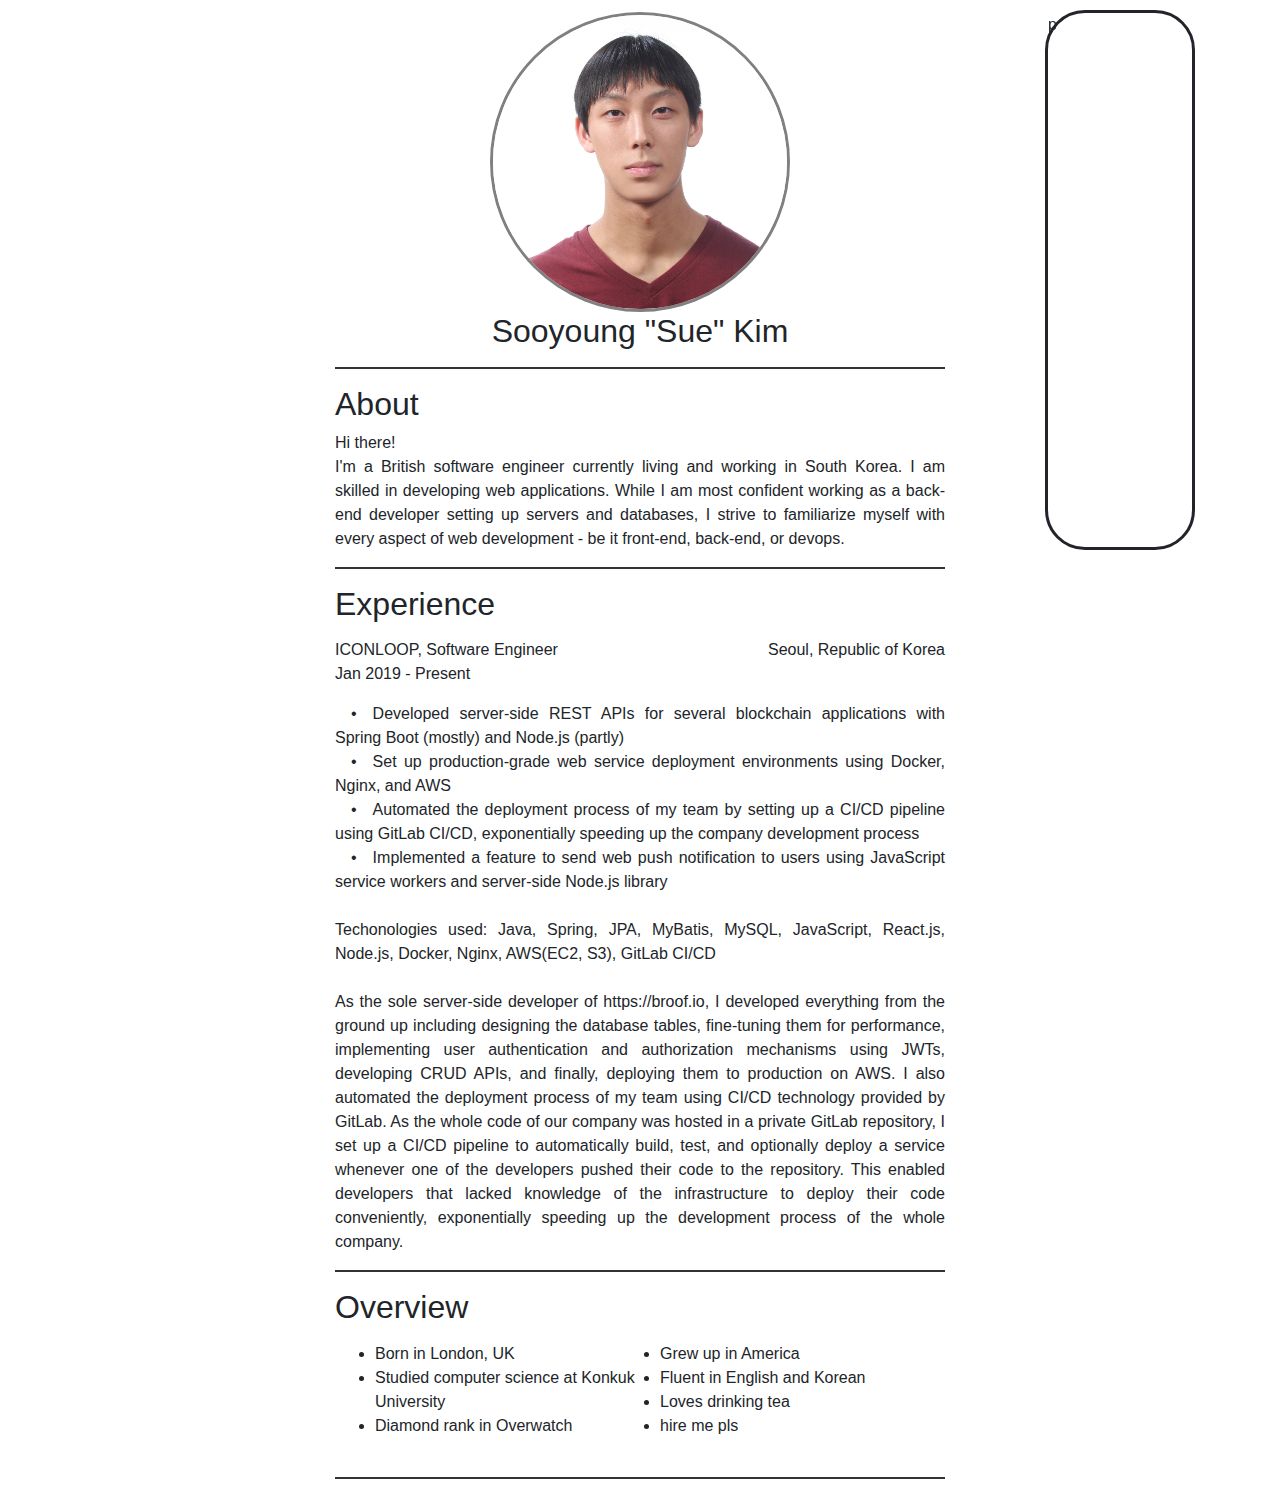
==== index.html @ 216098ec "Add most recent experience, and add image files (unused of yet)" ====
<!DOCTYPE html>
<html lang="en">

<head>
    <meta charset="UTF-8">
    <meta name="viewport" content="width=device-width, initial-scale=1.0">
    <meta http-equiv="X-UA-Compatible" content="ie=edge">
    <link rel="stylesheet" href="https://maxcdn.bootstrapcdn.com/bootstrap/4.1.3/css/bootstrap.min.css">
    <script src="https://ajax.googleapis.com/ajax/libs/jquery/3.3.1/jquery.min.js"></script>
    <script src="https://cdnjs.cloudflare.com/ajax/libs/popper.js/1.14.3/umd/popper.min.js"></script>
    <script src="https://maxcdn.bootstrapcdn.com/bootstrap/4.1.3/js/bootstrap.min.js"></script>
    <link rel="stylesheet" href="stylesheet.css">
    <title>Soo-Young Kim</title>
</head>

<body>
    <div class="container-fluid">
        <div class="row">
            <div class="col-sm-3">
            </div>
            <div id="content" class="col-sm-6">
                <div id="profile" >
                    <img id="profile-photo" , src="/images/profile-photo.jpg">
                    <h2>Sooyoung "Sue" Kim</h2>
                </div>
                <hr>
                <div>
                    <h2 style="text-align:left">About</h2>
                    <p class = "justified">
                    Hi there!<br/>I'm a British software engineer currently living and working in South Korea.
                    I am skilled in developing web applications.
                    While I am most confident working as a back-end developer setting up servers and databases, I strive to familiarize myself with every aspect of web development - be it front-end, back-end, or devops.
                    </p>
                </div>
                <hr>
                <div class="section">
                    <h2 class="section-title">Experience</h2>
                    <!-- <div style="display:flex; justify-content: space-between;">
                        <p style="margin-bottom: 0px;">ICONLOOP</p>
                        <p>Seoul, Republic of Korea</p>
                    </div>
                    <div style="display:flex; justify-content: space-between;">
                        <p>Software Engineer</p>
                        <p>01/2019 - Present</p>
                    </div> -->

                        <div style="display:flex; justify-content: space-between;">
                            <div>
                                <p style="margin-bottom:0px;">ICONLOOP, Software Engineer</p s>
                                <!-- <p>Software Engineer</p>     -->
                                <p>Jan 2019 - Present</p>    
                            </div>
    
                            <div style="display:flex; flex-direction:column; align-items: flex-end;">
                                <p style="margin-bottom:0px;">Seoul, Republic of Korea</p s>
                                <!-- <p>01/2019 - Present</p>     -->
                            </div>
                        </div>
                        <p>
                            &emsp;•&emsp;Developed server-side REST APIs for several blockchain applications with Spring Boot (mostly) and Node.js (partly)<br>
                            &emsp;•&emsp;Set up production-grade web service deployment environments using Docker, Nginx, and AWS<br>
                            &emsp;•&emsp;Automated the deployment process of my team by setting up a CI/CD pipeline using GitLab CI/CD, exponentially speeding up the company development process<br>
                            &emsp;•&emsp;Implemented a feature to send web push notification to users using JavaScript service workers and server-side Node.js library<br><br>
    
    Techonologies used: Java, Spring, JPA, MyBatis, MySQL, JavaScript, React.js, Node.js, Docker, Nginx, AWS(EC2, S3), GitLab CI/CD<br><br>
    
    As the sole server-side developer of https://broof.io, I developed everything from the ground up including designing the database tables, fine-tuning them for performance, implementing user authentication and authorization mechanisms using JWTs, developing CRUD APIs, and finally, deploying them to production on AWS.
    
    I also automated the deployment process of my team using CI/CD technology provided by GitLab. As the whole code of our company was hosted in a private GitLab repository, I set up a CI/CD pipeline to automatically build, test, and optionally deploy a service whenever one of the developers pushed their code to the repository. This enabled developers that lacked knowledge of the infrastructure to deploy their code conveniently, exponentially speeding up the development process of the whole company.
                        </p>
    
                    <!-- <div style="display:flex; justify-content: space-between;">
                        <p>Software Engineer</p>
                        <p>01/2019 - Present</p>
                    </div> -->

                </div>
                <hr>
                <div class="section" style="text-align:left">
                    <h2 class="section-title">Overview</h2>
                    <ul id="trivia-list">
                        <li>Born in London, UK</li>
                        <li>Grew up in America</li>
                        <li>Studied computer science at Konkuk University</li>
                        <li>Fluent in English and Korean</li>
                        <li>Loves drinking tea</li>
                        <li>Diamond rank in Overwatch</li>
                        <li>hire me pls</li>
                    </ul>
                </div>
                <hr>
            </div>
            <div class="col-sm-3" style="display:flex; justify-content: center;">
                <div id="contact-me">p</div>
            </div>
        </div>
    </div>
</body>

<script>
    $(document ).ready(function() {
        var width = $(".col-sm-3").innerWidth();
        // $("#contact-me").css({ 'margin-left':'0px', 'margin-right':'0px','position': 'fixed', 'top': '10px', 'width': width*7/10 });
        $("#contact-me").css({ 'margin-left':'0px', 'margin-right':'0px','position': 'fixed', 'top': '10px', 'max-width': '150px', 'min-width': '100px' });
        console.log( "ready!" );
    });

    $(document).scroll(function(){
        console.log( "ready!" );
        var width = $(".col-sm-3").innerWidth();
        $("#contact-me").css({ 'margin-left':'auto', 'margin-right':'auto','top': '10px', 'width': width*7/10 });

    });

    $( window ).resize(function() {
        console.log( "ready!" );
        var width = $(".col-sm-3").innerWidth();
        $("#contact-me").css({ 'margin-left':'auto', 'margin-right':'auto','top': '10px', 'width': width*7/10 });
    });
</script>

</html>
---- stylesheet.css ----
hr {
    border: none;
    height: 2px;
    /* Set the hr color */
    color: #333; /* old IE */
    background-color: #333; /* Modern Browsers */
}
.affix {
    top: 20px;
    z-index: 9999 !important;
  }
#content {
    text-align:center;
}

.justified{
    text-align: justify;
}

#language-selector{
    float:right;
}

#contact-me{
    /* position:fixed; */
    border-radius: 40px;
    margin-left: auto;
    margin-right: auto;
    min-width: 20px;
    width: 70%;
    min-height: 200px;
    height: 60%;
    border-style: solid;
    /* position: fixed; */
}

#profile{
    margin-top: 2%;
}

#profile-photo {
    width: 100%;
    max-width: 300px;
    height: auto;
    border-radius: 50%;
    border-color: grey;
    border-style: solid;
}

#trivia-list {
     display: inline-block;
 }

#trivia-list li {
    list-style-type: disc;
 }

 #contact-table{
     margin: 0 auto;
     /* border: 1px solid; */
     width: 100%;
  }

.section {
    text-align: justify;
    text-justify:auto;
 }

.section-title {
    margin-bottom: 15px;
}

.section-description {
    text-align: left;
}

@media only screen and (min-width: 1100px){
    #trivia-list li {
        float: left;
        width: 50%;
        list-style-type: disc;
    }
}
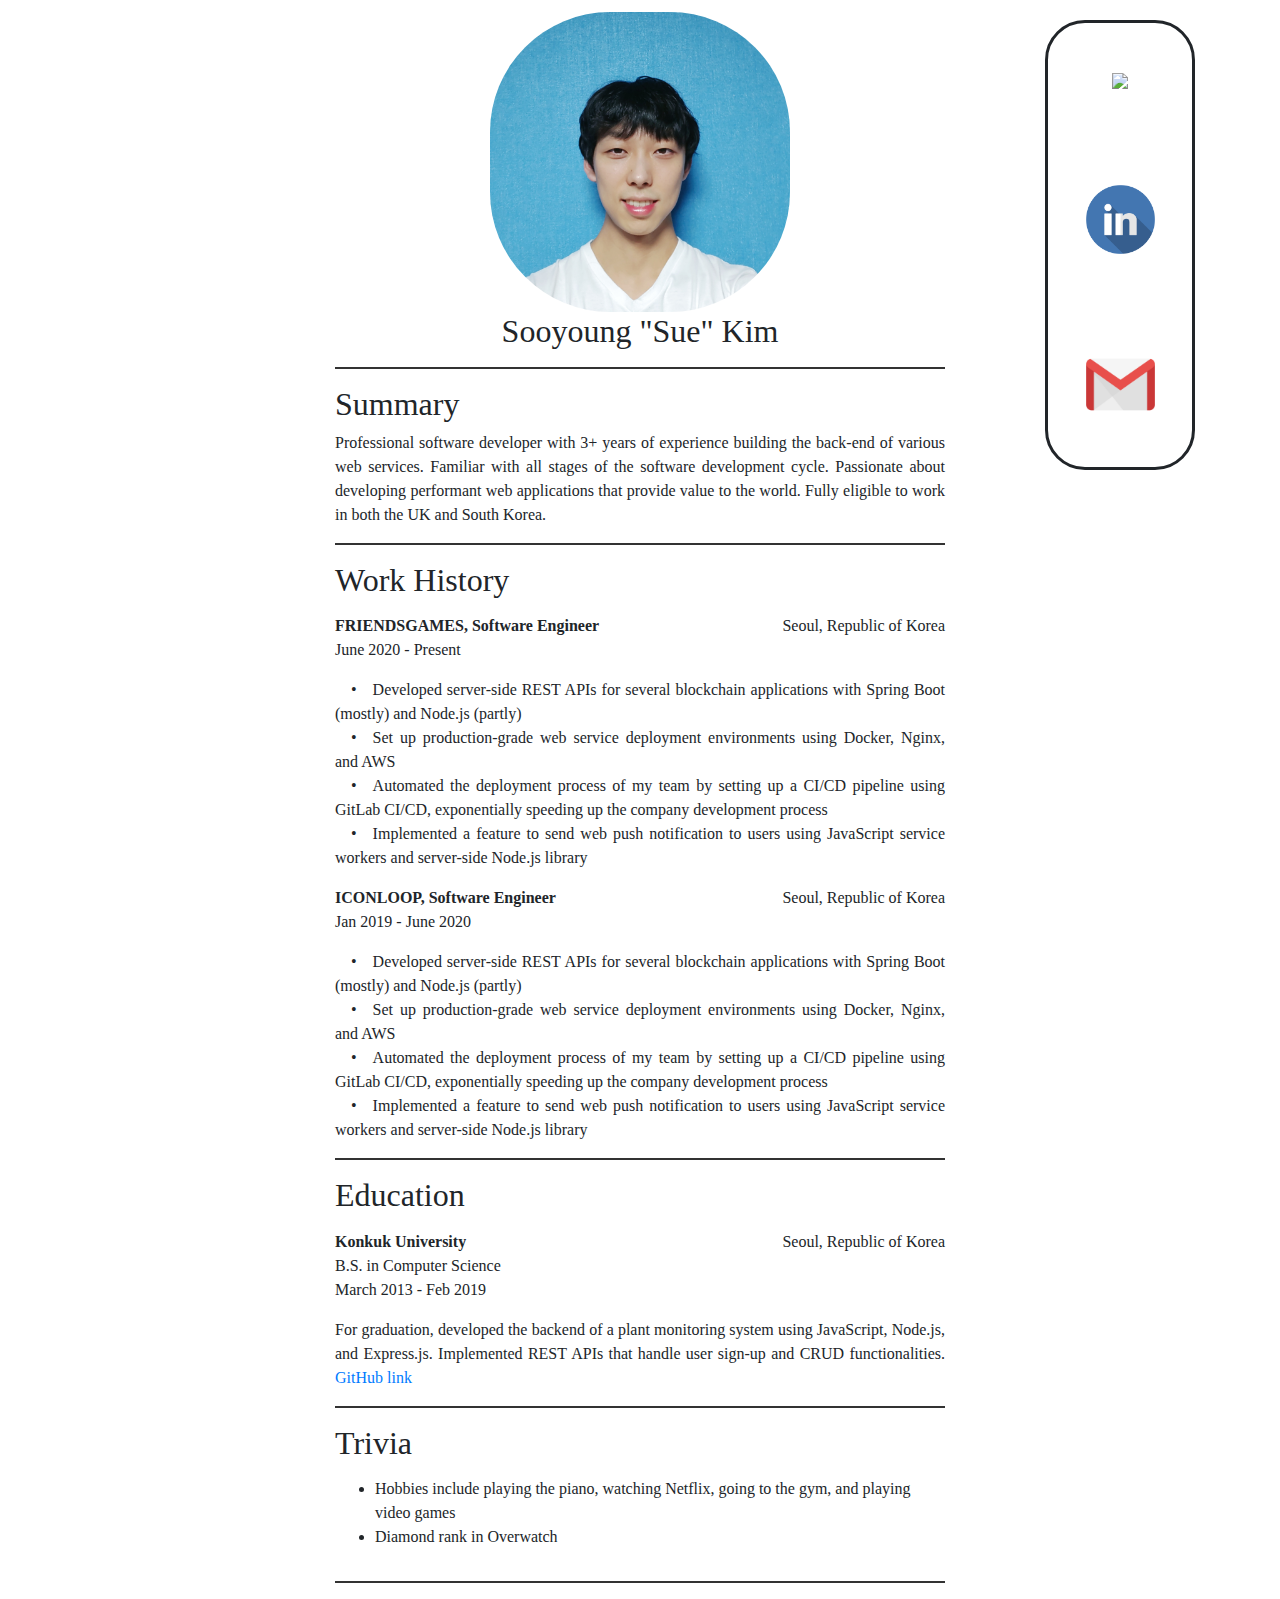
==== commit 746bcf79: "Update job history and change profile picture" ====
--- a/index.html
+++ b/index.html
@@ -19,104 +19,127 @@
             <div class="col-sm-3">
             </div>
             <div id="content" class="col-sm-6">
-                <div id="profile" >
-                    <img id="profile-photo" , src="/images/profile-photo.jpg">
+                <div id="profile">
+                    <!-- <img id="profile-photo" , src="/images/profile-photo.jpg"> -->
+                    <!-- <div style="background-image:url('/images/profile-photo.jpg'); background-size: contain;background-repeat: no-repeat;"></div> -->
+                    <!-- <img style="width: 100%; max-width: 300px; max-height:300px; object-fit: cover;",id="profile-photo", src="/images/profile-photo.jpg"> -->
+                    <img id="profile-photo", src="/images/profile-photo.jpg">
                     <h2>Sooyoung "Sue" Kim</h2>
                 </div>
                 <hr>
                 <div>
-                    <h2 style="text-align:left">About</h2>
-                    <p class = "justified">
-                    Hi there!<br/>I'm a British software engineer currently living and working in South Korea.
-                    I am skilled in developing web applications.
-                    While I am most confident working as a back-end developer setting up servers and databases, I strive to familiarize myself with every aspect of web development - be it front-end, back-end, or devops.
+                    <h2 style="text-align:left">Summary</h2>
+                    <p class="justified">
+                        Professional software developer with 3+ years of experience building the back-end of various web
+                        services. Familiar with all stages of the software development cycle. Passionate about
+                        developing performant web applications that provide value to the world. Fully eligible to work
+                        in both the UK and South Korea.
                     </p>
                 </div>
                 <hr>
                 <div class="section">
-                    <h2 class="section-title">Experience</h2>
-                    <!-- <div style="display:flex; justify-content: space-between;">
-                        <p style="margin-bottom: 0px;">ICONLOOP</p>
+                    <h2 class="section-title">Work History</h2>
+                    <div style="display:flex; justify-content: space-between;">
+                        <div>
+                            <p style="margin-bottom:0px;"><strong>FRIENDSGAMES, Software Engineer</strong></p>
+                            <p>June 2020 - Present</p>
+                        </div>
                         <p>Seoul, Republic of Korea</p>
                     </div>
+                    <p>
+                        &emsp;•&emsp;Developed server-side REST APIs for several blockchain applications with Spring
+                        Boot (mostly) and Node.js (partly)<br>
+                        &emsp;•&emsp;Set up production-grade web service deployment environments using Docker, Nginx,
+                        and AWS<br>
+                        &emsp;•&emsp;Automated the deployment process of my team by setting up a CI/CD pipeline using
+                        GitLab CI/CD, exponentially speeding up the company development process<br>
+                        &emsp;•&emsp;Implemented a feature to send web push notification to users using JavaScript
+                        service workers and server-side Node.js library<br>
+                    </p>
+
                     <div style="display:flex; justify-content: space-between;">
-                        <p>Software Engineer</p>
-                        <p>01/2019 - Present</p>
-                    </div> -->
+                        <div>
+                            <p style="margin-bottom:0px;"><strong>ICONLOOP, Software Engineer</strong></p s>
+                            <p>Jan 2019 - June 2020</p>
+                        </div>
+                        <p>Seoul, Republic of Korea</p s>
+                    </div>
+                    <p>
+                        &emsp;•&emsp;Developed server-side REST APIs for several blockchain applications with Spring
+                        Boot (mostly) and Node.js (partly)<br>
+                        &emsp;•&emsp;Set up production-grade web service deployment environments using Docker, Nginx,
+                        and AWS<br>
+                        &emsp;•&emsp;Automated the deployment process of my team by setting up a CI/CD pipeline using
+                        GitLab CI/CD, exponentially speeding up the company development process<br>
+                        &emsp;•&emsp;Implemented a feature to send web push notification to users using JavaScript
+                        service workers and server-side Node.js library
+                    </p>
+                </div>
+                <hr>
+                <div class="section">
+                    <h2 class="section-title">Education</h2>
 
-                        <div style="display:flex; justify-content: space-between;">
-                            <div>
-                                <p style="margin-bottom:0px;">ICONLOOP, Software Engineer</p s>
-                                <!-- <p>Software Engineer</p>     -->
-                                <p>Jan 2019 - Present</p>    
-                            </div>
-    
-                            <div style="display:flex; flex-direction:column; align-items: flex-end;">
-                                <p style="margin-bottom:0px;">Seoul, Republic of Korea</p s>
-                                <!-- <p>01/2019 - Present</p>     -->
-                            </div>
+                    <div style="display:flex; justify-content: space-between;">
+                        <div>
+                            <p style="margin-bottom:0px;"><strong>Konkuk University</strong></p>
+                            <p style="margin-bottom:0px;">B.S. in Computer Science</p>
+                            <p>March 2013 - Feb 2019</p>
                         </div>
-                        <p>
-                            &emsp;•&emsp;Developed server-side REST APIs for several blockchain applications with Spring Boot (mostly) and Node.js (partly)<br>
-                            &emsp;•&emsp;Set up production-grade web service deployment environments using Docker, Nginx, and AWS<br>
-                            &emsp;•&emsp;Automated the deployment process of my team by setting up a CI/CD pipeline using GitLab CI/CD, exponentially speeding up the company development process<br>
-                            &emsp;•&emsp;Implemented a feature to send web push notification to users using JavaScript service workers and server-side Node.js library<br><br>
-    
-    Techonologies used: Java, Spring, JPA, MyBatis, MySQL, JavaScript, React.js, Node.js, Docker, Nginx, AWS(EC2, S3), GitLab CI/CD<br><br>
-    
-    As the sole server-side developer of https://broof.io, I developed everything from the ground up including designing the database tables, fine-tuning them for performance, implementing user authentication and authorization mechanisms using JWTs, developing CRUD APIs, and finally, deploying them to production on AWS.
-    
-    I also automated the deployment process of my team using CI/CD technology provided by GitLab. As the whole code of our company was hosted in a private GitLab repository, I set up a CI/CD pipeline to automatically build, test, and optionally deploy a service whenever one of the developers pushed their code to the repository. This enabled developers that lacked knowledge of the infrastructure to deploy their code conveniently, exponentially speeding up the development process of the whole company.
-                        </p>
-    
-                    <!-- <div style="display:flex; justify-content: space-between;">
-                        <p>Software Engineer</p>
-                        <p>01/2019 - Present</p>
-                    </div> -->
-
+                        <p>Seoul, Republic of Korea</p>
+                    </div>
+                    <p>
+                        For graduation, developed the backend of a plant monitoring system using JavaScript, Node.js, and Express.js. Implemented REST APIs that handle user sign-up and CRUD functionalities. <a href="https://github.com/noreebia/pet-plant">GitHub link</a>
+                    </p>
                 </div>
                 <hr>
                 <div class="section" style="text-align:left">
-                    <h2 class="section-title">Overview</h2>
+                    <h2 class="section-title">Trivia</h2>
                     <ul id="trivia-list">
-                        <li>Born in London, UK</li>
-                        <li>Grew up in America</li>
-                        <li>Studied computer science at Konkuk University</li>
-                        <li>Fluent in English and Korean</li>
-                        <li>Loves drinking tea</li>
+                        <li>
+                            Hobbies include playing the piano, watching Netflix, going to the gym, and playing video
+                            games
+                        </li>
                         <li>Diamond rank in Overwatch</li>
-                        <li>hire me pls</li>
                     </ul>
                 </div>
                 <hr>
             </div>
             <div class="col-sm-3" style="display:flex; justify-content: center;">
-                <div id="contact-me">p</div>
+                <div id="contact-me"
+                    style="display:flex; flex-direction: column; justify-content: space-around; align-items: center;">
+                    <a href="https://github.com/noreebia" target="_blank">
+                        <img class="contact-photo" , src="/images/github-logo-2.png">
+                    </a>
+
+                    <a href="https://www.linkedin.com/in/suekimdev/" target="_blank">
+                        <img class="contact-photo" , src="/images/linkedin-logo.png">
+                    </a>
+
+                    <a href="mailto:suekimdev@gmail.com" target="_blank">
+                        <img class="contact-photo" , src="/images/gmail-logo.png">
+                    </a>
+                </div>
             </div>
         </div>
+    </div>
     </div>
 </body>
 
 <script>
-    $(document ).ready(function() {
-        var width = $(".col-sm-3").innerWidth();
-        // $("#contact-me").css({ 'margin-left':'0px', 'margin-right':'0px','position': 'fixed', 'top': '10px', 'width': width*7/10 });
-        $("#contact-me").css({ 'margin-left':'0px', 'margin-right':'0px','position': 'fixed', 'top': '10px', 'max-width': '150px', 'min-width': '100px' });
-        console.log( "ready!" );
+    function adjustContactSection() {
+        let width = $(".col-sm-3").innerWidth();
+        $("#contact-me").css({ 'margin-left': 'auto', 'margin-right': 'auto', 'top': '20px', 'width': width * 7 / 10 });
+    }
+
+    $(document).scroll(adjustContactSection);
+
+    $(window).resize(adjustContactSection);
+
+    $(document).ready(function () {
+        let width = $(".col-sm-3").innerWidth();
+        $("#contact-me").css({ 'margin-left': '0px', 'margin-right': '0px', 'position': 'fixed', 'top': '20px', 'max-width': '150px', 'min-width': '100px' });
     });
 
-    $(document).scroll(function(){
-        console.log( "ready!" );
-        var width = $(".col-sm-3").innerWidth();
-        $("#contact-me").css({ 'margin-left':'auto', 'margin-right':'auto','top': '10px', 'width': width*7/10 });
-
-    });
-
-    $( window ).resize(function() {
-        console.log( "ready!" );
-        var width = $(".col-sm-3").innerWidth();
-        $("#contact-me").css({ 'margin-left':'auto', 'margin-right':'auto','top': '10px', 'width': width*7/10 });
-    });
 </script>
 
 </html>--- a/stylesheet.css
+++ b/stylesheet.css
@@ -1,3 +1,8 @@
+  * {
+    font-family: "Tahoma";
+  }
+
+
 hr {
     border: none;
     height: 2px;
@@ -5,16 +10,19 @@
     color: #333; /* old IE */
     background-color: #333; /* Modern Browsers */
 }
-.affix {
-    top: 20px;
-    z-index: 9999 !important;
-  }
+
 #content {
     text-align:center;
 }
 
 .justified{
     text-align: justify;
+}
+
+.contact-photo{
+    width: 75px;
+    height: auto;
+    /* border-radius: 50%; */
 }
 
 #language-selector{
@@ -28,8 +36,8 @@
     margin-right: auto;
     min-width: 20px;
     width: 70%;
-    min-height: 200px;
-    height: 60%;
+    min-height: 250px;
+    height: 50%;
     border-style: solid;
     /* position: fixed; */
 }
@@ -38,22 +46,36 @@
     margin-top: 2%;
 }
 
-#profile-photo {
+/* #profile-photo {
     width: 100%;
     max-width: 300px;
     height: auto;
     border-radius: 50%;
     border-color: grey;
     border-style: solid;
+} */
+
+#profile-photo {
+    width: 100%;
+    max-width: 300px;
+    /* height: auto; */
+    max-height: 300px;
+    /* border-radius: 50%;
+    border-color: grey;
+    border-style: solid; */
+    object-fit: cover;
+    border-radius: 40%;
 }
+
+/* width: 100%; max-width: 300px; max-height:300px; object-fit: cover */
 
 #trivia-list {
      display: inline-block;
  }
 
-#trivia-list li {
+/* #trivia-list li {
     list-style-type: disc;
- }
+ }  */
 
  #contact-table{
      margin: 0 auto;
@@ -74,10 +96,10 @@
     text-align: left;
 }
 
-@media only screen and (min-width: 1100px){
+/* @media only screen and (min-width: 1100px){
     #trivia-list li {
         float: left;
         width: 50%;
         list-style-type: disc;
     }
-}+} */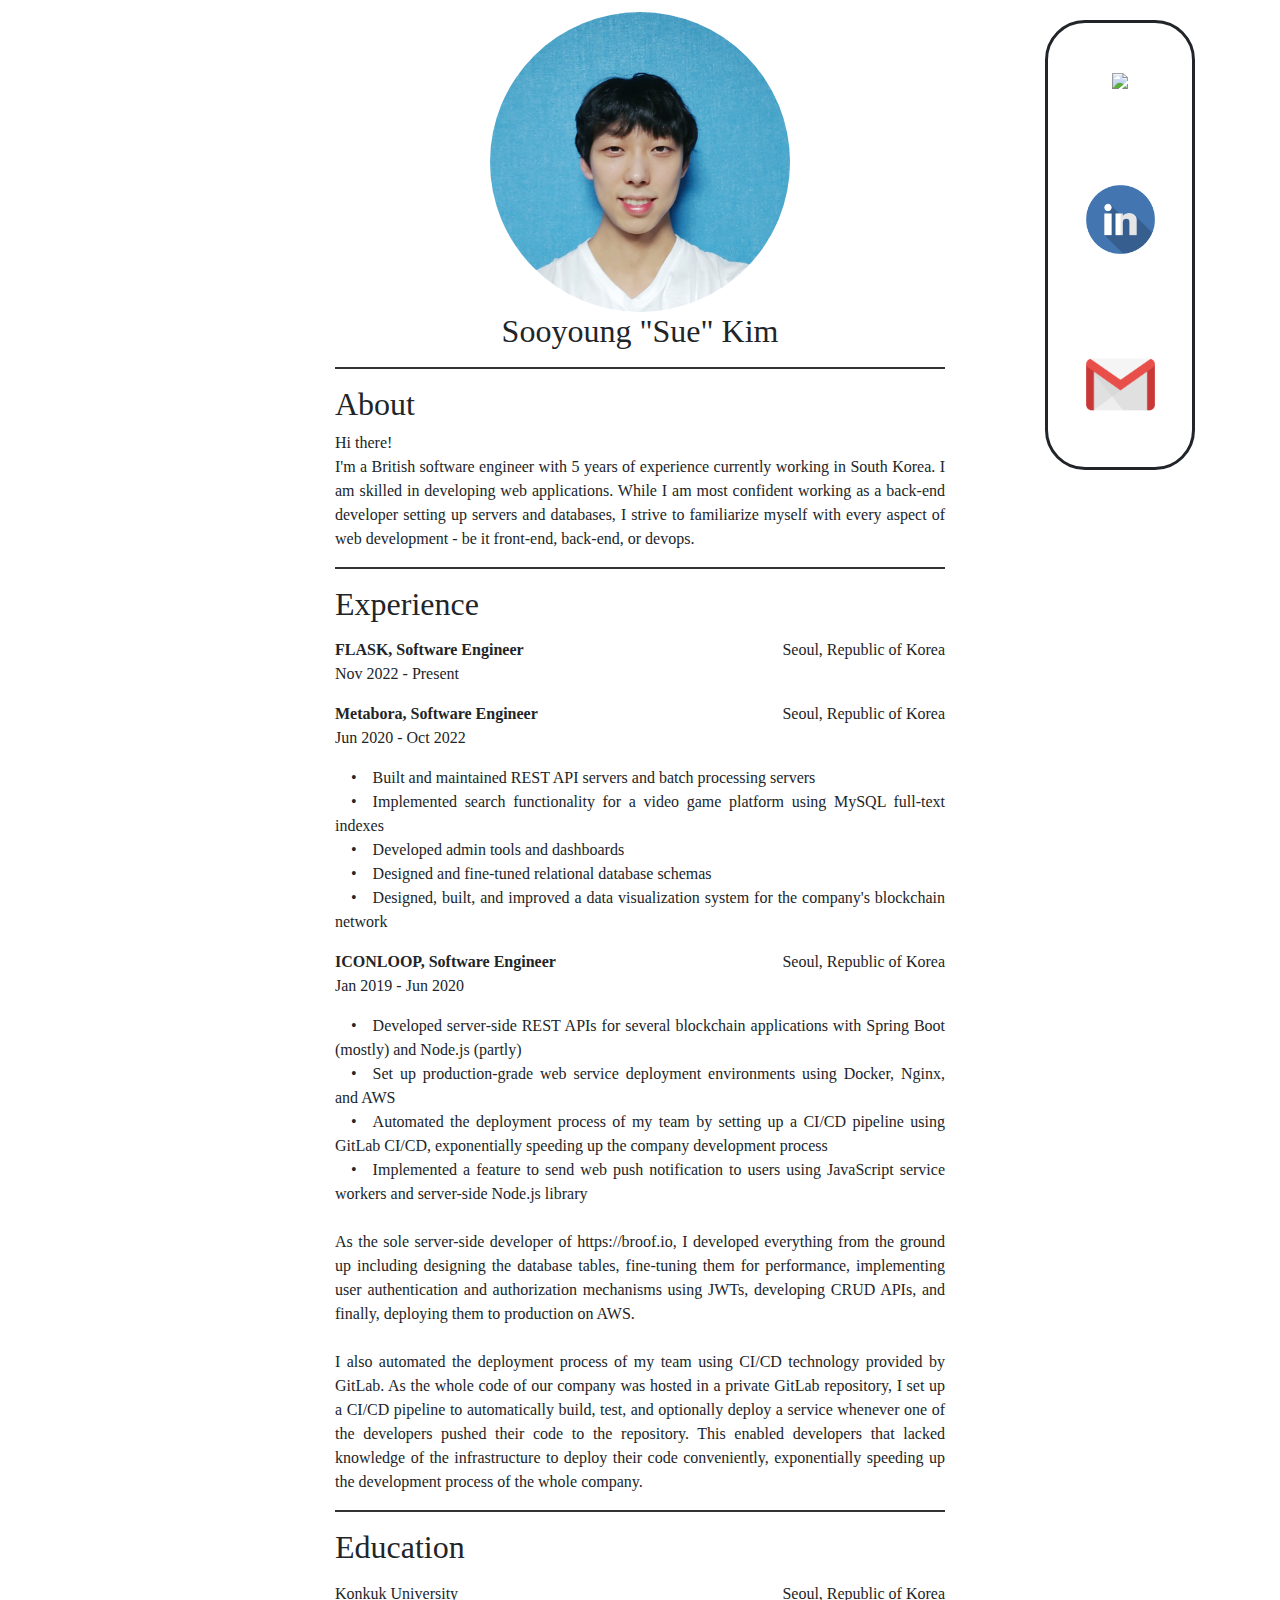
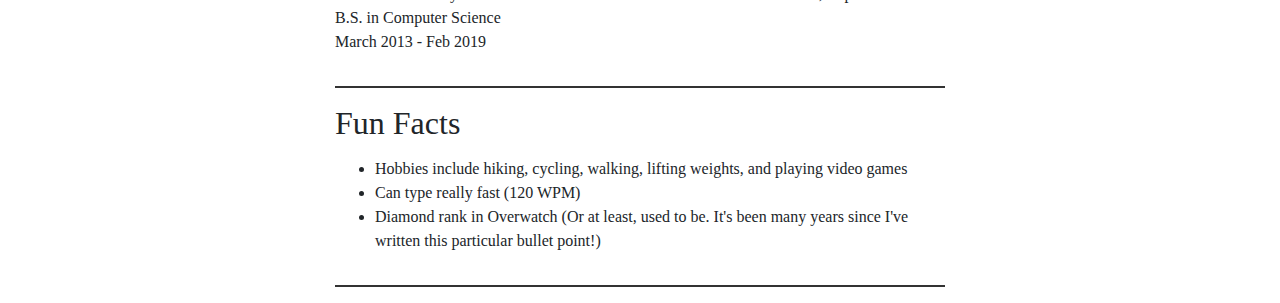
==== commit 015f830f: "Modify profile pic Update recent work experiences" ====
--- a/index.html
+++ b/index.html
@@ -20,31 +20,65 @@
             </div>
             <div id="content" class="col-sm-6">
                 <div id="profile">
-                    <!-- <img id="profile-photo" , src="/images/profile-photo.jpg"> -->
-                    <!-- <div style="background-image:url('/images/profile-photo.jpg'); background-size: contain;background-repeat: no-repeat;"></div> -->
-                    <!-- <img style="width: 100%; max-width: 300px; max-height:300px; object-fit: cover;",id="profile-photo", src="/images/profile-photo.jpg"> -->
-                    <img id="profile-photo", src="/images/profile-photo.jpg">
+                    <div id="profile-photo-wrapper">
+                        <img id="profile-photo" , src="/images/profile-photo-4.jpg">
+                    </div>
                     <h2>Sooyoung "Sue" Kim</h2>
                 </div>
                 <hr>
                 <div>
-                    <h2 style="text-align:left">Summary</h2>
+                    <h2 style="text-align:left">About</h2>
                     <p class="justified">
-                        Professional software developer with 3+ years of experience building the back-end of various web
-                        services. Familiar with all stages of the software development cycle. Passionate about
-                        developing performant web applications that provide value to the world. Fully eligible to work
-                        in both the UK and South Korea.
+                        Hi there!<br />I'm a British software engineer with 5 years of experience currently working in South Korea.
+                        I am skilled in developing web applications.
+                        While I am most confident working as a back-end developer setting up servers and databases, I
+                        strive to familiarize myself with every aspect of web development - be it front-end, back-end,
+                        or devops.
                     </p>
                 </div>
                 <hr>
                 <div class="section">
-                    <h2 class="section-title">Work History</h2>
+                    <h2 class="section-title">Experience</h2>
+
                     <div style="display:flex; justify-content: space-between;">
                         <div>
-                            <p style="margin-bottom:0px;"><strong>FRIENDSGAMES, Software Engineer</strong></p>
-                            <p>June 2020 - Present</p>
+                            <p style="margin-bottom:0px;"><b>FLASK, Software Engineer</b></p>
+                            <p>Nov 2022 - Present</p>
                         </div>
-                        <p>Seoul, Republic of Korea</p>
+
+                        <div style="display:flex; flex-direction:column; align-items: flex-end;">
+                            <p style="margin-bottom:0px;">Seoul, Republic of Korea</p>
+                        </div>
+                    </div>
+                    <div style="display:flex; justify-content: space-between;">
+                        <div>
+                            <p style="margin-bottom:0px;"><b>Metabora, Software Engineer</b></p>
+                            <p>Jun 2020 - Oct 2022</p>
+                        </div>
+
+                        <div style="display:flex; flex-direction:column; align-items: flex-end;">
+                            <p style="margin-bottom:0px;">Seoul, Republic of Korea</p>
+                        </div>
+                    </div>
+                    <p>
+                        &emsp;•&emsp;Built and maintained REST API servers and batch processing servers<br>
+                        &emsp;•&emsp;Implemented search functionality for a video game platform using MySQL full-text
+                        indexes<br>
+                        &emsp;•&emsp;Developed admin tools and dashboards<br>
+                        &emsp;•&emsp;Designed and fine-tuned relational database schemas<br>
+                        &emsp;•&emsp;Designed, built, and improved a data visualization system for the company's
+                        blockchain network
+                    </p>
+
+                    <div style="display:flex; justify-content: space-between;">
+                        <div>
+                            <p style="margin-bottom:0px;"><b>ICONLOOP, Software Engineer</b></p>
+                            <p>Jan 2019 - Jun 2020</p>
+                        </div>
+
+                        <div style="display:flex; flex-direction:column; align-items: flex-end;">
+                            <p style="margin-bottom:0px;">Seoul, Republic of Korea</p s>
+                        </div>
                     </div>
                     <p>
                         &emsp;•&emsp;Developed server-side REST APIs for several blockchain applications with Spring
@@ -54,26 +88,21 @@
                         &emsp;•&emsp;Automated the deployment process of my team by setting up a CI/CD pipeline using
                         GitLab CI/CD, exponentially speeding up the company development process<br>
                         &emsp;•&emsp;Implemented a feature to send web push notification to users using JavaScript
-                        service workers and server-side Node.js library<br>
+                        service workers and server-side Node.js library<br><br>
+
+                        As the sole server-side developer of https://broof.io, I developed everything from the ground up
+                        including designing the database tables, fine-tuning them for performance, implementing user
+                        authentication and authorization mechanisms using JWTs, developing CRUD APIs, and finally,
+                        deploying them to production on AWS.<br><br>
+
+                        I also automated the deployment process of my team using CI/CD technology provided by GitLab. As
+                        the whole code of our company was hosted in a private GitLab repository, I set up a CI/CD
+                        pipeline to automatically build, test, and optionally deploy a service whenever one of the
+                        developers pushed their code to the repository. This enabled developers that lacked knowledge of
+                        the infrastructure to deploy their code conveniently, exponentially speeding up the development
+                        process of the whole company.
                     </p>
 
-                    <div style="display:flex; justify-content: space-between;">
-                        <div>
-                            <p style="margin-bottom:0px;"><strong>ICONLOOP, Software Engineer</strong></p s>
-                            <p>Jan 2019 - June 2020</p>
-                        </div>
-                        <p>Seoul, Republic of Korea</p s>
-                    </div>
-                    <p>
-                        &emsp;•&emsp;Developed server-side REST APIs for several blockchain applications with Spring
-                        Boot (mostly) and Node.js (partly)<br>
-                        &emsp;•&emsp;Set up production-grade web service deployment environments using Docker, Nginx,
-                        and AWS<br>
-                        &emsp;•&emsp;Automated the deployment process of my team by setting up a CI/CD pipeline using
-                        GitLab CI/CD, exponentially speeding up the company development process<br>
-                        &emsp;•&emsp;Implemented a feature to send web push notification to users using JavaScript
-                        service workers and server-side Node.js library
-                    </p>
                 </div>
                 <hr>
                 <div class="section">
@@ -81,25 +110,27 @@
 
                     <div style="display:flex; justify-content: space-between;">
                         <div>
-                            <p style="margin-bottom:0px;"><strong>Konkuk University</strong></p>
+                            <p style="margin-bottom:0px;">Konkuk University</p>
                             <p style="margin-bottom:0px;">B.S. in Computer Science</p>
                             <p>March 2013 - Feb 2019</p>
                         </div>
-                        <p>Seoul, Republic of Korea</p>
+
+                        <div style="display:flex; flex-direction:column; align-items: flex-end;">
+                            <p style="margin-bottom:0px;">Seoul, Republic of Korea</p s>
+                        </div>
                     </div>
-                    <p>
-                        For graduation, developed the backend of a plant monitoring system using JavaScript, Node.js, and Express.js. Implemented REST APIs that handle user sign-up and CRUD functionalities. <a href="https://github.com/noreebia/pet-plant">GitHub link</a>
-                    </p>
                 </div>
                 <hr>
                 <div class="section" style="text-align:left">
-                    <h2 class="section-title">Trivia</h2>
+                    <h2 class="section-title">Fun Facts</h2>
                     <ul id="trivia-list">
                         <li>
-                            Hobbies include playing the piano, watching Netflix, going to the gym, and playing video
+                            Hobbies include hiking, cycling, walking, lifting weights, and playing video
                             games
                         </li>
-                        <li>Diamond rank in Overwatch</li>
+                        <li>Can type really fast (120 WPM)</li>
+                        <li>Diamond rank in Overwatch (Or at least, used to be. It's been many years since I've written
+                            this particular bullet point!)</li>
                     </ul>
                 </div>
                 <hr>
@@ -107,6 +138,9 @@
             <div class="col-sm-3" style="display:flex; justify-content: center;">
                 <div id="contact-me"
                     style="display:flex; flex-direction: column; justify-content: space-around; align-items: center;">
+                    <!-- <div id="contact-me" style="text-align:center;"> -->
+                    <!-- <p>Other links</p> -->
+                    <!-- <div style="display:flex; flex-direction: column; justify-content: space-around; align-items: center; height:100%"> -->
                     <a href="https://github.com/noreebia" target="_blank">
                         <img class="contact-photo" , src="/images/github-logo-2.png">
                     </a>
@@ -127,7 +161,7 @@
 
 <script>
     function adjustContactSection() {
-        let width = $(".col-sm-3").innerWidth();
+        var width = $(".col-sm-3").innerWidth();
         $("#contact-me").css({ 'margin-left': 'auto', 'margin-right': 'auto', 'top': '20px', 'width': width * 7 / 10 });
     }
 
@@ -136,7 +170,7 @@
     $(window).resize(adjustContactSection);
 
     $(document).ready(function () {
-        let width = $(".col-sm-3").innerWidth();
+        var width = $(".col-sm-3").innerWidth();
         $("#contact-me").css({ 'margin-left': '0px', 'margin-right': '0px', 'position': 'fixed', 'top': '20px', 'max-width': '150px', 'min-width': '100px' });
     });
 
--- a/stylesheet.css
+++ b/stylesheet.css
@@ -1,35 +1,63 @@
-  * {
+/* * {
+    font: 'Courier New' !important;/* <-- fonts
+} */
+/* body
+{
+    font-family: "Courier New";
+} */
+
+/* * { font-family: courier !important }
+
+body {
+    font-family: "courier";
+}
+
+body {
+    font-family: "Courier New", "Courier", monospace;
+}
+
+p {
+    font-family: "Courier New";
+  } */
+
+* {
     font-family: "Tahoma";
-  }
+}
 
 
 hr {
     border: none;
     height: 2px;
     /* Set the hr color */
-    color: #333; /* old IE */
-    background-color: #333; /* Modern Browsers */
+    color: #333;
+    /* old IE */
+    background-color: #333;
+    /* Modern Browsers */
 }
 
+/* .affix {
+    top: 20px;
+    z-index: 9999 !important;
+  } */
 #content {
-    text-align:center;
+    text-align: center;
 }
 
-.justified{
+.justified {
     text-align: justify;
 }
 
-.contact-photo{
+.contact-photo {
     width: 75px;
     height: auto;
     /* border-radius: 50%; */
 }
 
-#language-selector{
-    float:right;
+#language-selector {
+    float: right;
 }
 
-#contact-me{
+#contact-me {
     /* position:fixed; */
     border-radius: 40px;
     margin-left: auto;
@@ -42,51 +70,35 @@
     /* position: fixed; */
 }
 
-#profile{
+#profile {
     margin-top: 2%;
 }
 
-/* #profile-photo {
-    width: 100%;
-    max-width: 300px;
-    height: auto;
+#profile-photo {
+    object-fit: cover;
     border-radius: 50%;
-    border-color: grey;
-    border-style: solid;
-} */
-
-#profile-photo {
-    width: 100%;
-    max-width: 300px;
-    /* height: auto; */
-    max-height: 300px;
-    /* border-radius: 50%;
-    border-color: grey;
-    border-style: solid; */
-    object-fit: cover;
-    border-radius: 40%;
+    height: 300px;
+    width: 300px;
 }
 
-/* width: 100%; max-width: 300px; max-height:300px; object-fit: cover */
-
 #trivia-list {
-     display: inline-block;
- }
+    display: inline-block;
+}
 
 /* #trivia-list li {
     list-style-type: disc;
  }  */
 
- #contact-table{
-     margin: 0 auto;
-     /* border: 1px solid; */
-     width: 100%;
-  }
+#contact-table {
+    margin: 0 auto;
+    /* border: 1px solid; */
+    width: 100%;
+}
 
 .section {
     text-align: justify;
-    text-justify:auto;
- }
+    text-justify: auto;
+}
 
 .section-title {
     margin-bottom: 15px;
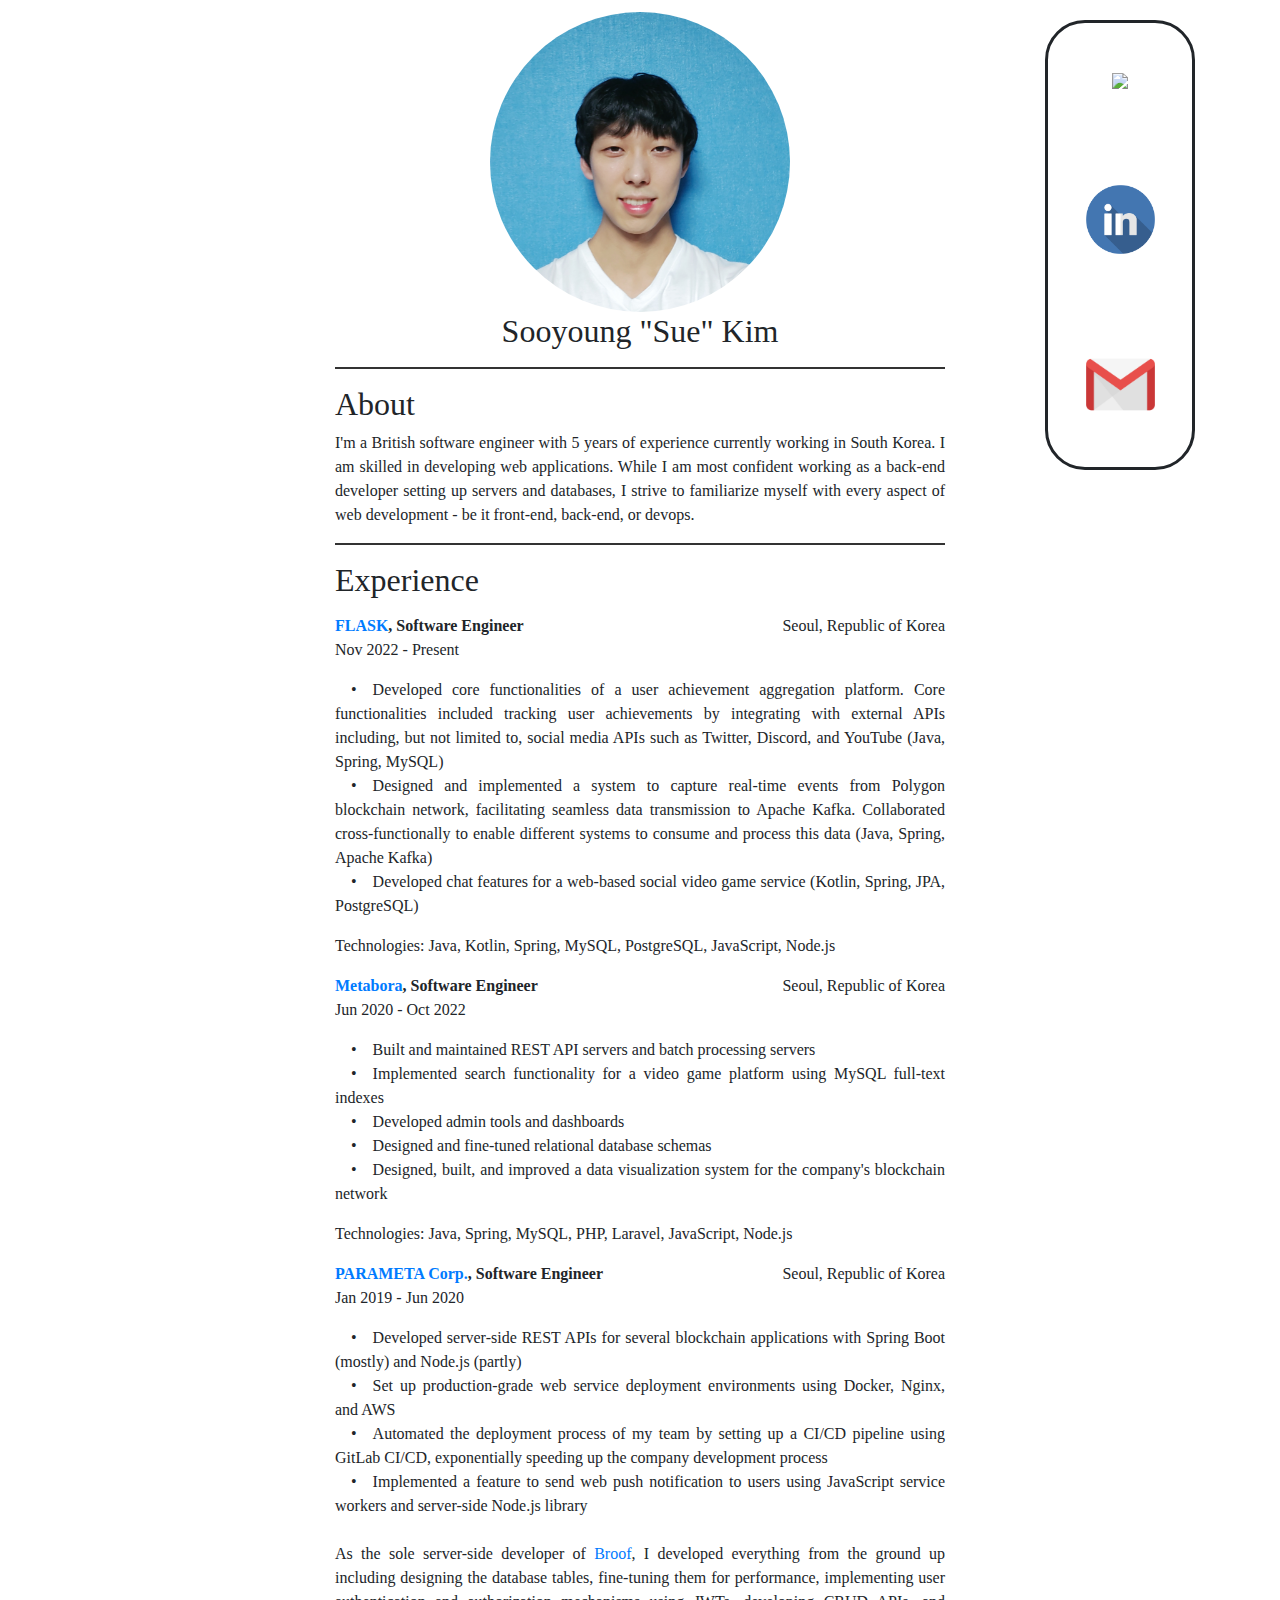
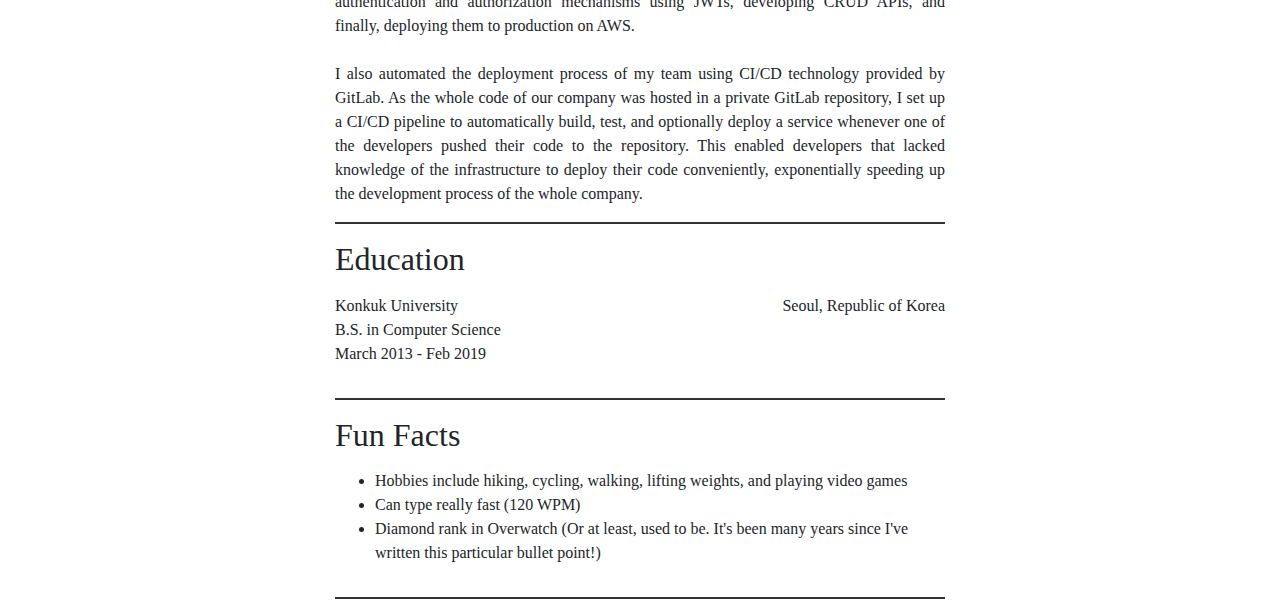
==== commit ca932a85: "Add favicon and links to company websites, as well as bullets points for most recent position" ====
--- a/index.html
+++ b/index.html
@@ -10,7 +10,8 @@
     <script src="https://cdnjs.cloudflare.com/ajax/libs/popper.js/1.14.3/umd/popper.min.js"></script>
     <script src="https://maxcdn.bootstrapcdn.com/bootstrap/4.1.3/js/bootstrap.min.js"></script>
     <link rel="stylesheet" href="stylesheet.css">
-    <title>Soo-Young Kim</title>
+    <title>Sooyoung Kim</title>
+    <link rel="icon" type="image/x-icon" href="/images/profile-photo-4-cropped.jpg">
 </head>
 
 <body>
@@ -29,7 +30,7 @@
                 <div>
                     <h2 style="text-align:left">About</h2>
                     <p class="justified">
-                        Hi there!<br />I'm a British software engineer with 5 years of experience currently working in South Korea.
+                        I'm a British software engineer with 5 years of experience currently working in South Korea.
                         I am skilled in developing web applications.
                         While I am most confident working as a back-end developer setting up servers and databases, I
                         strive to familiarize myself with every aspect of web development - be it front-end, back-end,
@@ -42,7 +43,7 @@
 
                     <div style="display:flex; justify-content: space-between;">
                         <div>
-                            <p style="margin-bottom:0px;"><b>FLASK, Software Engineer</b></p>
+                            <p style="margin-bottom:0px;"><b><a href="https://flask.global" target="_blank">FLASK</a>, Software Engineer</b></p>
                             <p>Nov 2022 - Present</p>
                         </div>
 
@@ -50,9 +51,16 @@
                             <p style="margin-bottom:0px;">Seoul, Republic of Korea</p>
                         </div>
                     </div>
+                    <p>
+                        &emsp;•&emsp;Developed core functionalities of a user achievement aggregation platform. Core functionalities included tracking user achievements by integrating with external APIs including, but not limited to, social media APIs such as Twitter, Discord, and YouTube (Java, Spring, MySQL)<br>
+                        &emsp;•&emsp;Designed and implemented a system to capture real-time events from Polygon blockchain network, facilitating seamless data transmission to Apache Kafka. Collaborated cross-functionally to enable different systems to consume and process this data (Java, Spring, Apache Kafka)<br>
+                        &emsp;•&emsp;Developed chat features for a web-based social video game service (Kotlin, Spring, JPA, PostgreSQL)
+                    </p>
+                    <p>Technologies: Java, Kotlin, Spring, MySQL, PostgreSQL, JavaScript, Node.js</p>
+
                     <div style="display:flex; justify-content: space-between;">
                         <div>
-                            <p style="margin-bottom:0px;"><b>Metabora, Software Engineer</b></p>
+                            <p style="margin-bottom:0px;"><b><a href="https://www.metabora.io" target="_blank">Metabora</a>, Software Engineer</b></p>
                             <p>Jun 2020 - Oct 2022</p>
                         </div>
 
@@ -69,10 +77,10 @@
                         &emsp;•&emsp;Designed, built, and improved a data visualization system for the company's
                         blockchain network
                     </p>
-
+                    <p>Technologies: Java, Spring, MySQL, PHP, Laravel, JavaScript, Node.js</p>
                     <div style="display:flex; justify-content: space-between;">
                         <div>
-                            <p style="margin-bottom:0px;"><b>ICONLOOP, Software Engineer</b></p>
+                            <p style="margin-bottom:0px;"><b><a href="https://www.parametacorp.com" target="_blank">PARAMETA Corp.</a>, Software Engineer</b></p>
                             <p>Jan 2019 - Jun 2020</p>
                         </div>
 
@@ -90,7 +98,7 @@
                         &emsp;•&emsp;Implemented a feature to send web push notification to users using JavaScript
                         service workers and server-side Node.js library<br><br>
 
-                        As the sole server-side developer of https://broof.io, I developed everything from the ground up
+                        As the sole server-side developer of <a href="https://www.broof.io" target="_blank">Broof</a>, I developed everything from the ground up
                         including designing the database tables, fine-tuning them for performance, implementing user
                         authentication and authorization mechanisms using JWTs, developing CRUD APIs, and finally,
                         deploying them to production on AWS.<br><br>
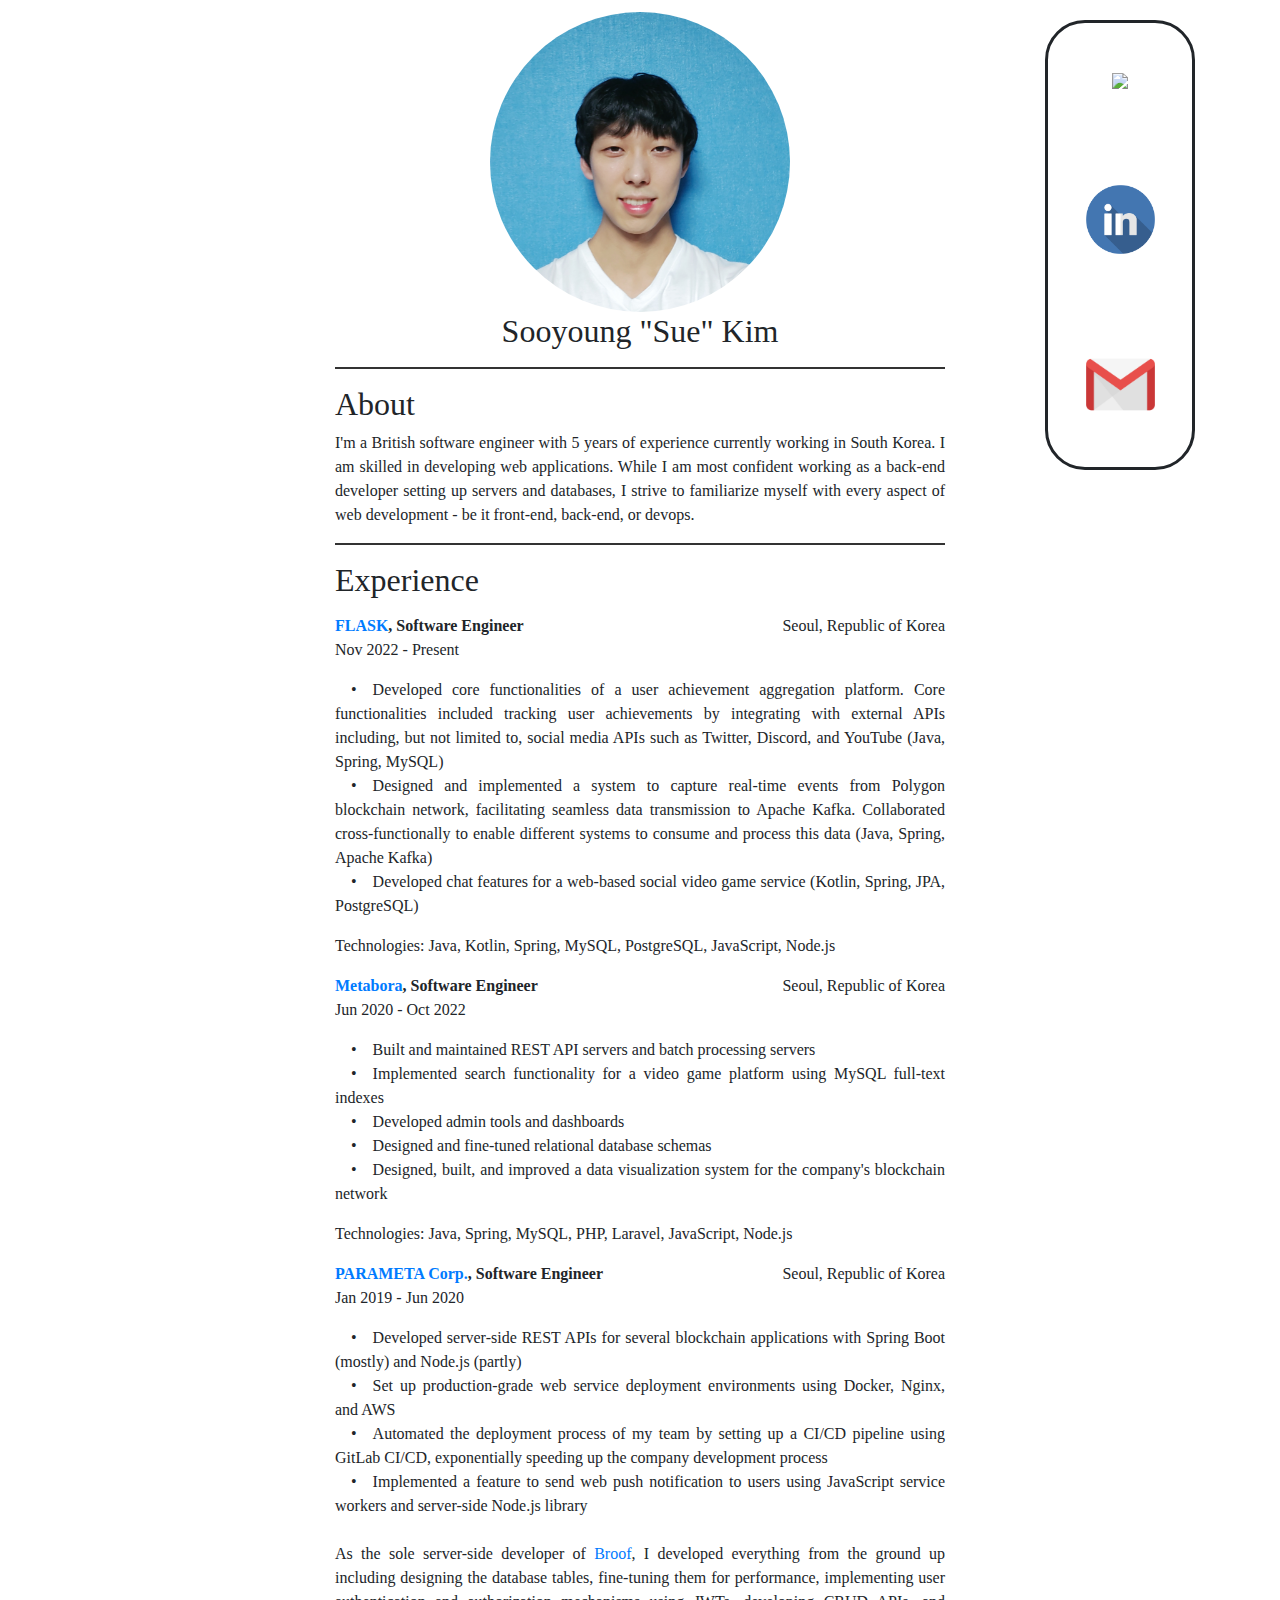
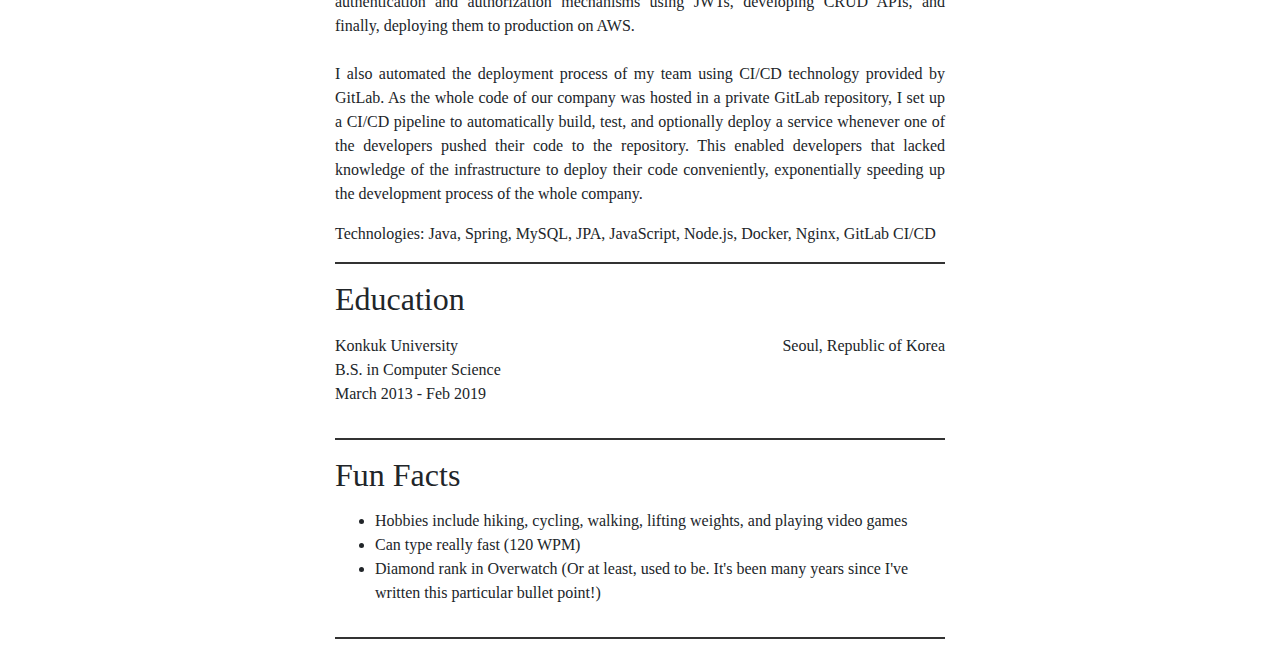
==== commit 7ea898fe: "Add technologies for first position" ====
--- a/index.html
+++ b/index.html
@@ -110,7 +110,7 @@
                         the infrastructure to deploy their code conveniently, exponentially speeding up the development
                         process of the whole company.
                     </p>
-
+                    <p>Technologies: Java, Spring, MySQL, JPA, JavaScript, Node.js, Docker, Nginx, GitLab CI/CD</p>
                 </div>
                 <hr>
                 <div class="section">
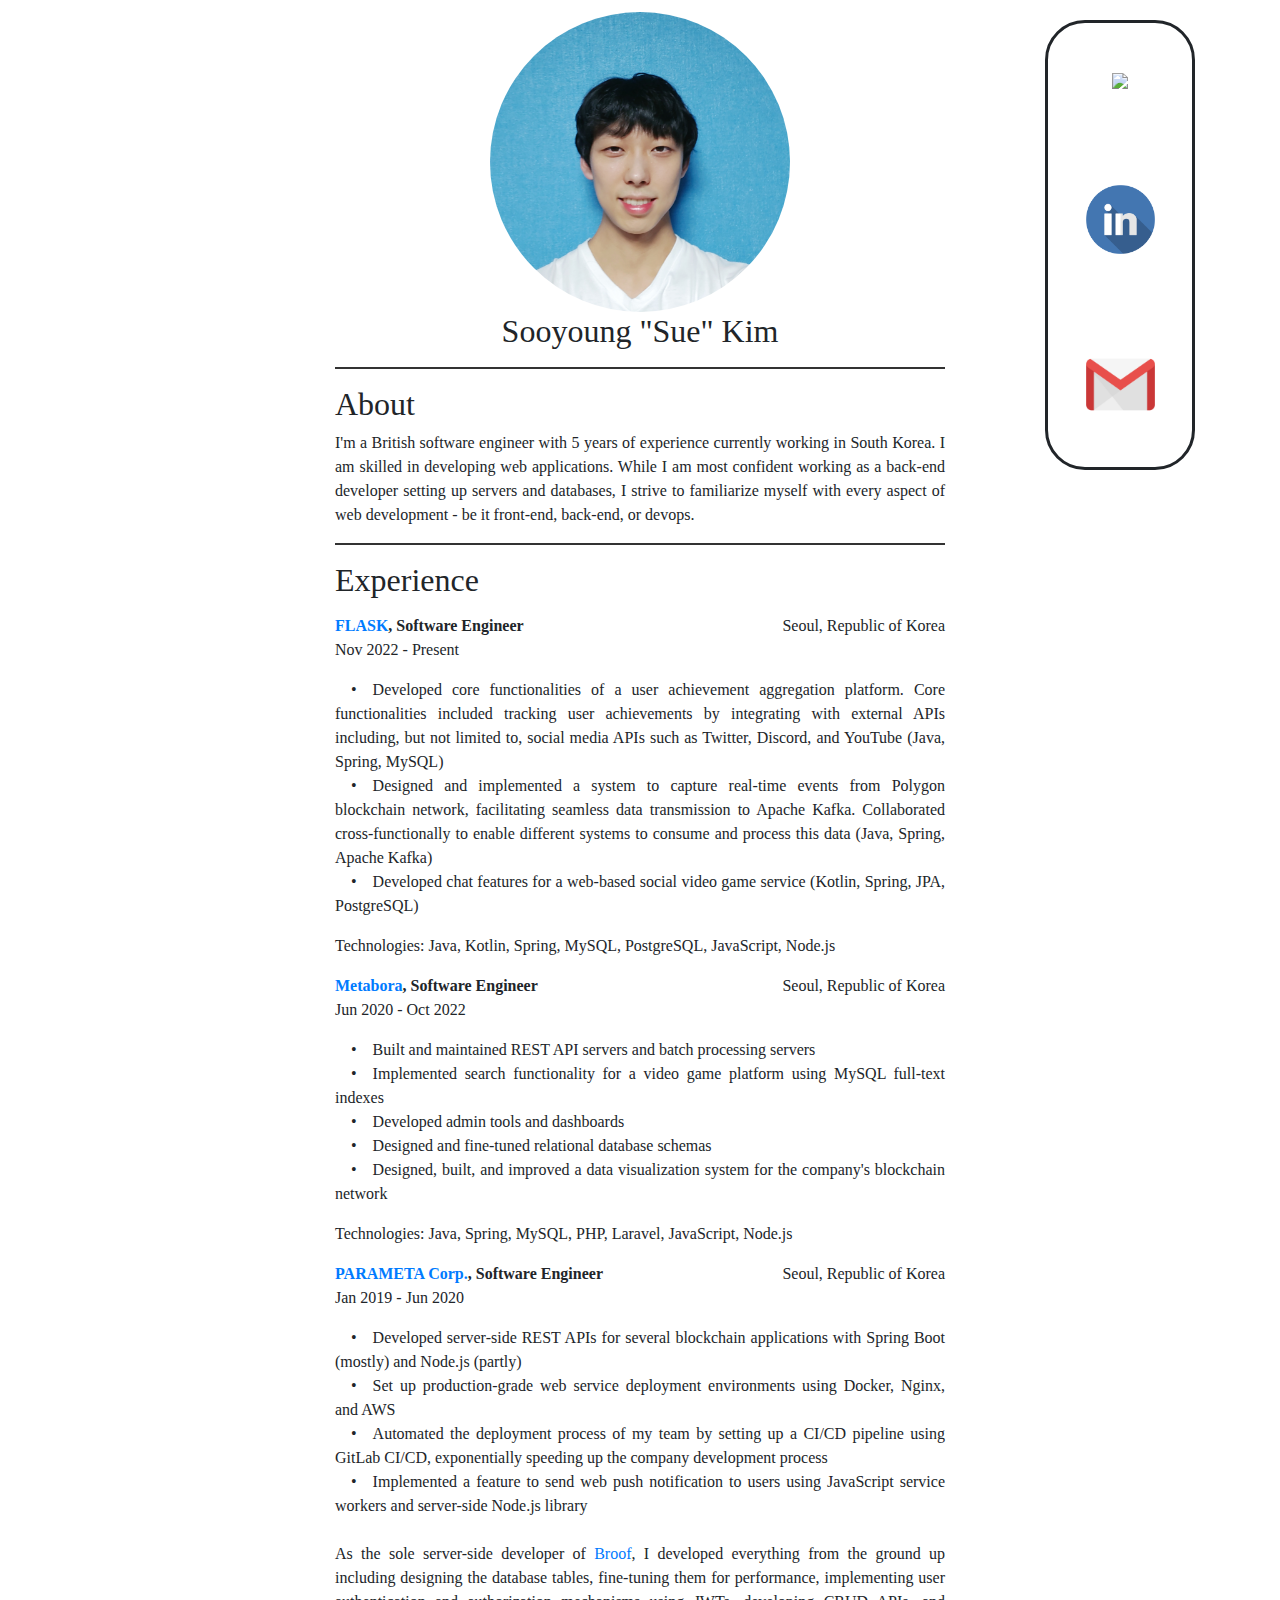
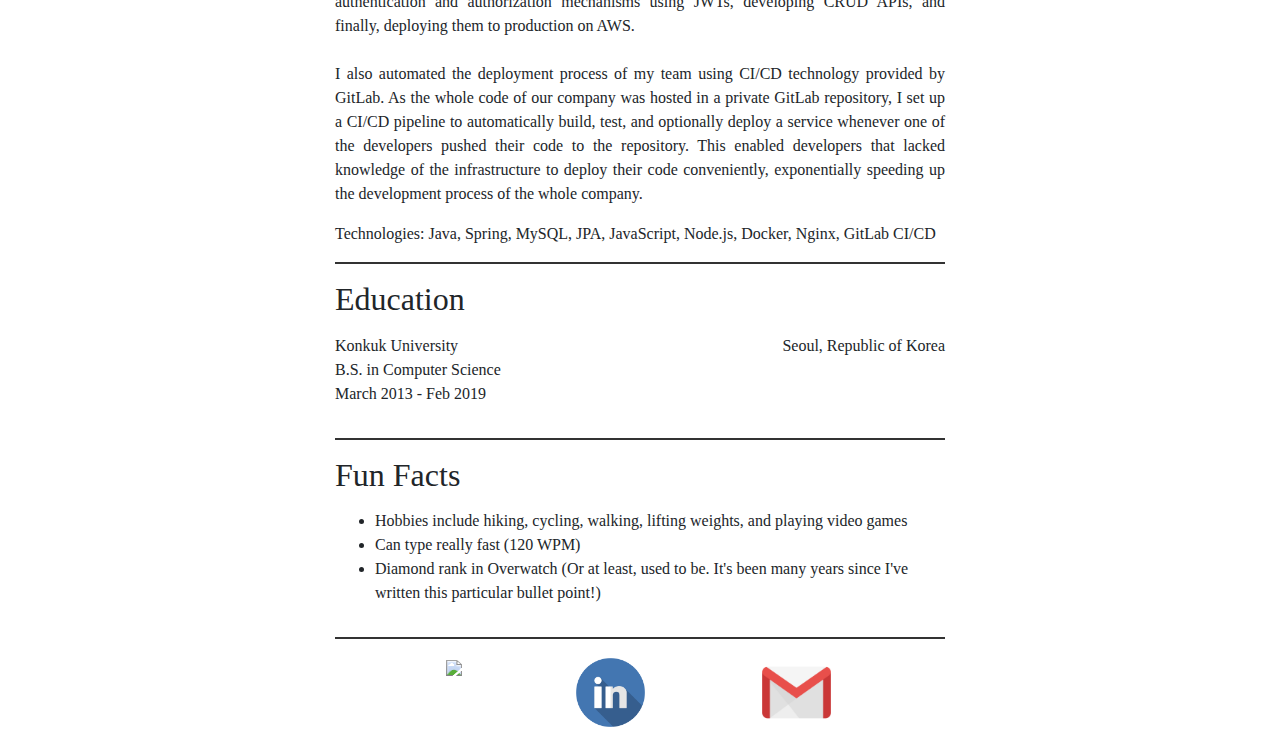
==== commit d7a7b2a3: "Implement fade-out of contact section when user scrolls to bottom" ====
--- a/index.html
+++ b/index.html
@@ -128,7 +128,7 @@
                         </div>
                     </div>
                 </div>
-                <hr>
+                <hr>     
                 <div class="section" style="text-align:left">
                     <h2 class="section-title">Fun Facts</h2>
                     <ul id="trivia-list">
@@ -142,13 +142,28 @@
                     </ul>
                 </div>
                 <hr>
+                <div class="section">
+                    <!-- <h2 class="section-title">Links</h2> -->
+    
+                    <div style="display: flex; justify-content: space-evenly; margin-top: 2%; margin-bottom: 2%;">
+                        <a href="https://github.com/noreebia" target="_blank">
+                            <img class="contact-photo" , src="/images/github-logo-2.png">
+                        </a>
+    
+                        <a href="https://www.linkedin.com/in/suekimdev/" target="_blank">
+                            <img class="contact-photo" , src="/images/linkedin-logo.png">
+                        </a>
+    
+                        <a href="mailto:suekimdev@gmail.com" target="_blank">
+                            <img class="contact-photo" , src="/images/gmail-logo.png">
+                        </a>
+                    </div>
+                </div>
             </div>
-            <div class="col-sm-3" style="display:flex; justify-content: center;">
+
+            <div class="col-sm-3" style="display:flex; justify-content: center;" id="contact-me-wrapper">
                 <div id="contact-me"
                     style="display:flex; flex-direction: column; justify-content: space-around; align-items: center;">
-                    <!-- <div id="contact-me" style="text-align:center;"> -->
-                    <!-- <p>Other links</p> -->
-                    <!-- <div style="display:flex; flex-direction: column; justify-content: space-around; align-items: center; height:100%"> -->
                     <a href="https://github.com/noreebia" target="_blank">
                         <img class="contact-photo" , src="/images/github-logo-2.png">
                     </a>
@@ -168,20 +183,29 @@
 </body>
 
 <script>
+    $(document).ready(function () {
+        var width = $(".col-sm-3").innerWidth();
+        $("#contact-me").css({ 'margin-left': '0px', 'margin-right': '0px', 'position': 'fixed', 'top': '20px', 'max-width': '150px', 'min-width': '100px' });
+    });
+
+    // $(document).scroll(adjustContactSection);
+
+    $(document).scroll(function() {
+        if($(window).scrollTop() + $(window).height() > $(document).height() - 100) {
+            $("#contact-me-wrapper").hide("slow");
+            return
+        }
+        $("#contact-me-wrapper").show("slow");
+        adjustContactSection();
+    });
+
+    $(window).resize(adjustContactSection);
+
     function adjustContactSection() {
         var width = $(".col-sm-3").innerWidth();
         $("#contact-me").css({ 'margin-left': 'auto', 'margin-right': 'auto', 'top': '20px', 'width': width * 7 / 10 });
     }
 
-    $(document).scroll(adjustContactSection);
-
-    $(window).resize(adjustContactSection);
-
-    $(document).ready(function () {
-        var width = $(".col-sm-3").innerWidth();
-        $("#contact-me").css({ 'margin-left': '0px', 'margin-right': '0px', 'position': 'fixed', 'top': '20px', 'max-width': '150px', 'min-width': '100px' });
-    });
-
 </script>
 
 </html>